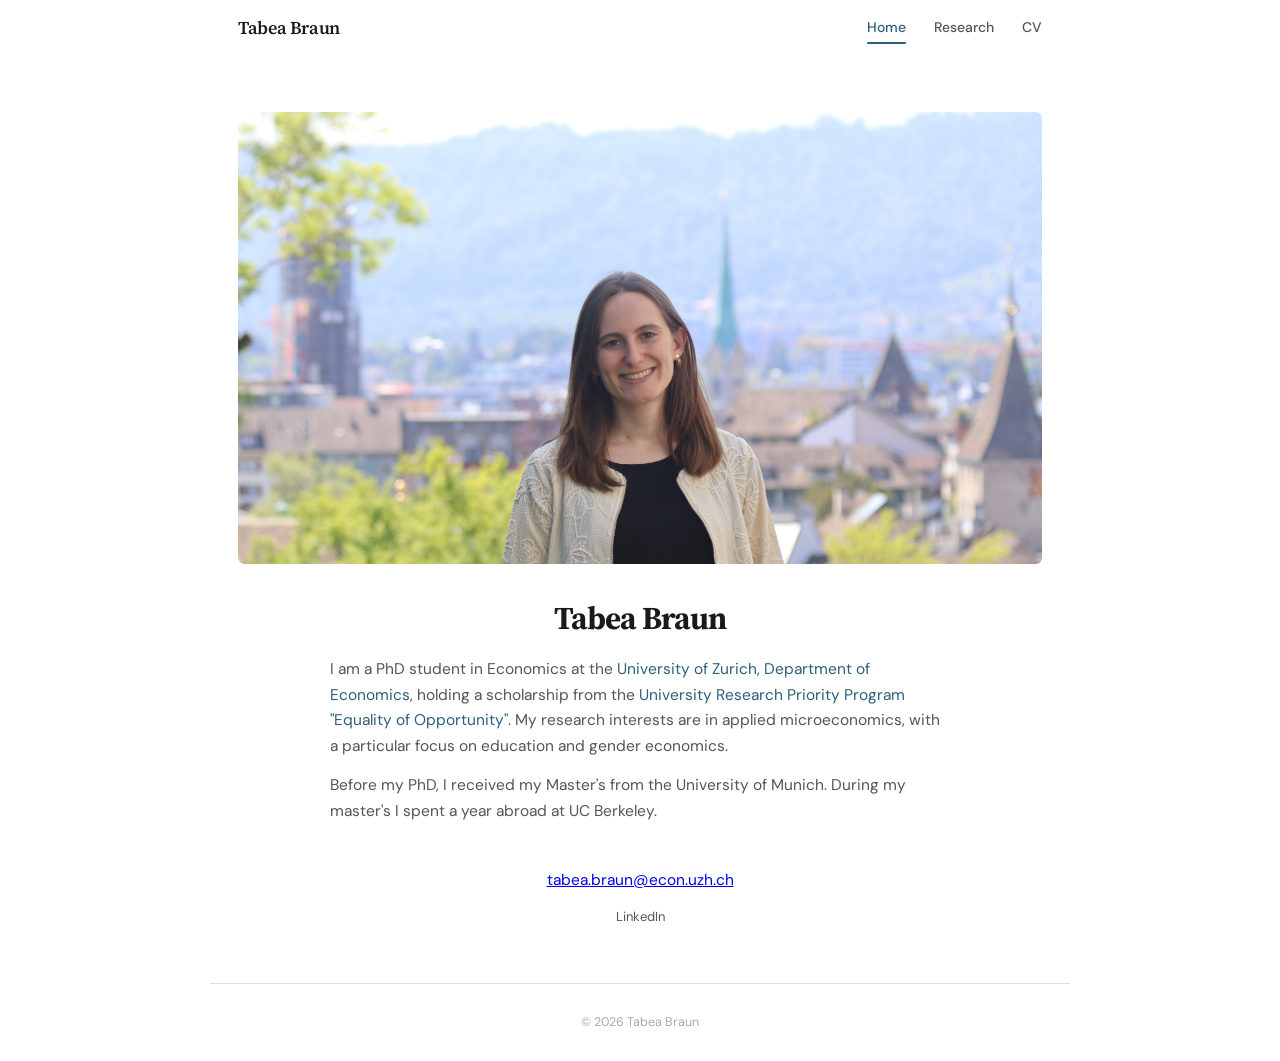
==== index.html @ 3c4956f6 "Modify research interests in index.html Updated research interests to include focus on education and" ====
<!DOCTYPE html>
<html lang="en">
<head>
<meta charset="UTF-8">
<meta name="viewport" content="width=device-width, initial-scale=1.0">
<title>Tabea Braun</title>
<link rel="preconnect" href="https://fonts.googleapis.com">
<link href="https://fonts.googleapis.com/css2?family=Source+Serif+4:ital,wght@0,300;0,400;0,600;0,700;1,400&family=DM+Sans:wght@400;500;600&display=swap" rel="stylesheet">
<link rel="stylesheet" href="style.css">
<style>*, *::before, *::after { margin: 0; padding: 0; box-sizing: border-box; }

:root {
  --bg: #ffffff;
  --text: #1a1a1a;
  --text-secondary: #555;
  --accent: #2c5f7c;
  --accent-light: #e8f0f5;
  --border: #ddd;
  --card-bg: #fff;
  --serif: 'Source Serif 4', Georgia, serif;
  --sans: 'DM Sans', system-ui, sans-serif;
  --max-w: 860px;
  --nav-h: 56px;
}

html { scroll-behavior: smooth; }

body {
  font-family: var(--sans);
  background: var(--bg);
  color: var(--text);
  line-height: 1.65;
  font-size: 15.5px;
  -webkit-font-smoothing: antialiased;
}

/* NAV */
nav {
  position: sticky; top: 0; z-index: 100;
  background: rgba(255,255,255,.97);
  backdrop-filter: blur(12px);
  height: var(--nav-h);
  display: flex; align-items: center; justify-content: center;
}
nav .inner {
  width: 100%; max-width: var(--max-w);
  padding: 0 28px;
  display: flex; align-items: center; justify-content: space-between;
}
nav .name {
  font-family: var(--serif);
  font-weight: 600; font-size: 18px;
  color: var(--text); text-decoration: none;
  letter-spacing: -.02em;
}
nav .links { display: flex; gap: 28px; }
nav .links a {
  font-size: 14px; font-weight: 500;
  color: var(--text-secondary);
  text-decoration: none;
  transition: color .2s;
  position: relative;
}
nav .links a:hover, nav .links a.active { color: var(--accent); }
nav .links a.active::after {
  content: ''; position: absolute;
  bottom: -4px; left: 0; right: 0;
  height: 2px; background: var(--accent); border-radius: 1px;
}
.hamburger { display: none; background: none; border: none; cursor: pointer; padding: 4px; }
.hamburger svg { width: 22px; height: 22px; stroke: var(--text); }

/* MAIN */
main { max-width: var(--max-w); margin: 0 auto; padding: 56px 28px; }

/* HOME */
.home-grid {
  display: grid;
  grid-template-columns: 240px 1fr;
  gap: 48px;
  align-items: start;
}
.photo-wrap {
  border-radius: 6px;
  overflow: hidden;
  aspect-ratio: 3/4;
  background: linear-gradient(135deg, var(--accent-light) 0%, #d4dfe6 100%);
  position: relative;
}
.photo-wrap .placeholder-text {
  position: absolute; inset: 0;
  display: flex; align-items: center; justify-content: center;
  font-size: 13px; color: var(--accent); font-weight: 500; opacity: .7;
}
.bio h1 {
  font-family: var(--serif);
  font-size: 32px; font-weight: 700;
  letter-spacing: -.03em;
  margin-bottom: 20px;
  line-height: 1.15;
}
.bio p { margin-bottom: 14px; color: var(--text-secondary); }
.bio p a { color: var(--accent); text-decoration: none; border-bottom: 1px solid transparent; transition: border-color .2s; }
.bio p a:hover { border-bottom-color: var(--accent); }
.contact-line {
  margin-top: 24px;
  padding-top: 20px;
}
.contact-line a {
  color: var(--accent); text-decoration: none; font-weight: 500;
  font-size: 15px;
}
.social-links { margin-top: 12px; display: flex; gap: 16px; flex-wrap: wrap; }
.social-links a {
  font-size: 13px; color: var(--text-secondary);
  text-decoration: none; transition: color .2s;
}
.social-links a:hover { color: var(--accent); }

/* RESEARCH */
.section-title {
  font-family: var(--serif);
  font-size: 26px; font-weight: 600;
  letter-spacing: -.02em;
  margin-bottom: 36px;
}
.paper-category {
  font-size: 12px; font-weight: 600;
  text-transform: uppercase;
  letter-spacing: .08em;
  color: var(--accent);
  margin-bottom: 20px;
  margin-top: 36px;
}
.paper-category:first-of-type { margin-top: 0; }

.paper {
  background: var(--card-bg);
  border: 1px solid var(--border);
  border-radius: 8px;
  padding: 28px;
  margin-bottom: 20px;
  display: grid;
  grid-template-columns: 1fr 200px;
  gap: 28px;
  align-items: start;
  transition: box-shadow .25s;
}
.paper:hover { box-shadow: 0 4px 20px rgba(0,0,0,.06); }

.paper-info h3 {
  font-family: var(--serif);
  font-size: 18px; font-weight: 600;
  line-height: 1.35;
  margin-bottom: 6px;
  letter-spacing: -.01em;
}
.paper-info h3 a { color: var(--text); text-decoration: none; transition: color .2s; }
.paper-info h3 a:hover { color: var(--accent); }
.paper-meta {
  font-size: 13.5px; color: var(--text-secondary);
  margin-bottom: 10px;
}
.paper-meta .coauthors { font-style: italic; }
.paper-meta .status {
  display: inline-block;
  background: var(--accent-light);
  color: var(--accent);
  font-size: 11.5px; font-weight: 600;
  padding: 2px 8px; border-radius: 3px;
  margin-left: 6px;
  font-style: normal;
}
.abstract-toggle {
  background: none; border: none;
  font-size: 13px; color: var(--accent);
  cursor: pointer; font-weight: 500;
  font-family: var(--sans);
  padding: 0; margin-top: 4px;
}
.abstract-toggle:hover { text-decoration: underline; }
.abstract-text {
  display: none; margin-top: 12px;
  font-size: 14px; color: var(--text-secondary);
  line-height: 1.7;
  border-left: 3px solid var(--accent-light);
  padding-left: 16px;
}
.abstract-text.open { display: block; }

.paper-graph {
  width: 200px; height: 140px;
  background: var(--bg);
  border: 1px solid var(--border);
  border-radius: 6px;
  overflow: hidden;
  flex-shrink: 0;
}
.paper-graph svg { width: 100%; height: 100%; }

/* CV */
.cv-note { color: var(--text-secondary); margin-bottom: 20px; font-size: 14.5px; }
.cv-embed {
  width: 100%; height: 700px;
  border: 1px solid var(--border);
  border-radius: 8px;
  background: var(--card-bg);
}
.cv-placeholder {
  width: 100%; height: 700px;
  border: 1px solid var(--border);
  border-radius: 8px;
  background: var(--card-bg);
  display: flex; flex-direction: column;
  align-items: center; justify-content: center;
  color: var(--text-secondary); gap: 12px;
}
.cv-placeholder svg { opacity: .4; }
.cv-placeholder p { font-size: 14px; }
.cv-placeholder code { font-size: 13px; background: var(--accent-light); padding: 2px 6px; border-radius: 3px; }

/* FOOTER */
footer {
  max-width: var(--max-w); margin: 0 auto;
  padding: 28px; border-top: 1px solid var(--border);
  text-align: center;
  font-size: 12.5px; color: #aaa;
}

/* ANIMATION */
@keyframes fadeUp {
  from { opacity: 0; transform: translateY(16px); }
  to { opacity: 1; transform: translateY(0); }
}
.animate { animation: fadeUp .5s ease both; }
.animate-d1 { animation-delay: .1s; }
.animate-d2 { animation-delay: .2s; }
.animate-d3 { animation-delay: .3s; }

/* RESPONSIVE */
@media (max-width: 700px) {
  .home-grid { grid-template-columns: 1fr; gap: 28px; }
  .photo-wrap { max-width: 200px; }
  .paper { grid-template-columns: 1fr; }
  .paper-graph { width: 100%; height: 120px; }
  nav .links { display: none; }
  nav .links.open {
    display: flex; flex-direction: column;
    position: absolute; top: var(--nav-h);
    left: 0; right: 0;
    background: rgba(255,255,255,.97);
    backdrop-filter: blur(12px);
    border-bottom: 1px solid var(--border);
    padding: 16px 28px; gap: 16px;
  }
  .hamburger { display: block; }
  .bio h1 { font-size: 26px; }
}
</style>
</head>
<body>
<nav><div class="inner">
  <a href="index.html" class="name">Tabea Braun</a>
  <button class="hamburger" onclick="document.querySelector('.links').classList.toggle('open')" aria-label="Menu"><svg viewBox="0 0 24 24" fill="none" stroke-width="2" stroke-linecap="round"><line x1="3" y1="6" x2="21" y2="6"/><line x1="3" y1="12" x2="21" y2="12"/><line x1="3" y1="18" x2="21" y2="18"/></svg></button>
  <div class="links">
    <a href="index.html" class="active">Home</a>
    <a href="research.html">Research</a>
    <a href="CV_TabeaBraun.pdf" target="_blank">CV</a>
  </div>
</div></nav>
<main>
  <div style="border-radius:6px;overflow:hidden;aspect-ratio:16/9;margin-bottom:36px" class="animate">
    <img src="IMG_7165.JPG" alt="Tabea Braun" style="width:100%;height:100%;object-fit:cover;object-position:center 25%">
  </div>
  <div style="max-width:620px;margin:0 auto">
    <h1 class="animate animate-d1" style="font-family:var(--serif);font-size:32px;font-weight:700;letter-spacing:-.03em;margin-bottom:20px;line-height:1.15;text-align:center">Tabea Braun</h1>
    <p class="animate animate-d2" style="margin-bottom:14px;color:var(--text-secondary)">I am a PhD student in Economics at the <a href="https://www.econ.uzh.ch/en.html" style="color:var(--accent);text-decoration:none">University of Zurich, Department of Economics</a>, holding a scholarship from the <a href="https://www.urpp-equality.uzh.ch/en.html" style="color:var(--accent);text-decoration:none">University Research Priority Program "Equality of Opportunity"</a>. My research interests are in applied microeconomics, with a particular focus on education and gender economics.</p>
    <p class="animate animate-d2" style="margin-bottom:14px;color:var(--text-secondary)">Before my PhD, I received my Master's from the University of Munich. During my master's I spent a year abroad at UC Berkeley.</p>
    <div class="animate animate-d3" style="text-align:center;margin-top:24px;padding-top:20px">
      <a href="mailto:tabea.braun@econ.uzh.ch">tabea.braun@econ.uzh.ch</a>
      <div class="social-links" style="justify-content:center">
        <a href="https://www.linkedin.com/in/tabea-braun-zurich/">LinkedIn</a>
      </div>
    </div>
  </div>
</main>
<footer>&copy; 2026 Tabea Braun</footer>
</body></html>
---- style.css ----
*, *::before, *::after { margin: 0; padding: 0; box-sizing: border-box; }

:root {
  --bg: #ffffff;
  --text: #1a1a1a;
  --text-secondary: #555;
  --accent: #2c5f7c;
  --accent-light: #e8f0f5;
  --border: #ddd;
  --card-bg: #fff;
  --serif: 'Source Serif 4', Georgia, serif;
  --sans: 'DM Sans', system-ui, sans-serif;
  --max-w: 860px;
  --nav-h: 56px;
}

html { scroll-behavior: smooth; }

body {
  font-family: var(--sans);
  background: var(--bg);
  color: var(--text);
  line-height: 1.65;
  font-size: 15.5px;
  -webkit-font-smoothing: antialiased;
}

/* NAV */
nav {
  position: sticky; top: 0; z-index: 100;
  background: rgba(255,255,255,.92);
  backdrop-filter: blur(12px);
  height: var(--nav-h);
  display: flex; align-items: center; justify-content: center;
}
nav .inner {
  width: 100%; max-width: var(--max-w);
  padding: 0 28px;
  display: flex; align-items: center; justify-content: space-between;
}
nav .name {
  font-family: var(--serif);
  font-weight: 600; font-size: 18px;
  color: var(--text); text-decoration: none;
  letter-spacing: -.02em;
}
nav .links { display: flex; gap: 28px; }
nav .links a {
  font-size: 14px; font-weight: 500;
  color: var(--text-secondary);
  text-decoration: none;
  transition: color .2s;
  position: relative;
}
nav .links a:hover, nav .links a.active { color: var(--accent); }
nav .links a.active::after {
  content: ''; position: absolute;
  bottom: -4px; left: 0; right: 0;
  height: 2px; background: var(--accent); border-radius: 1px;
}
.hamburger { display: none; background: none; border: none; cursor: pointer; padding: 4px; }
.hamburger svg { width: 22px; height: 22px; stroke: var(--text); }

/* MAIN */
main { max-width: var(--max-w); margin: 0 auto; padding: 56px 28px; }

/* HOME */
.home-grid {
  display: grid;
  grid-template-columns: 240px 1fr;
  gap: 48px;
  align-items: start;
}
.photo-wrap {
  border-radius: 6px;
  overflow: hidden;
  aspect-ratio: 3/4;
  background: linear-gradient(135deg, var(--accent-light) 0%, #d4dfe6 100%);
  position: relative;
}
.photo-wrap .placeholder-text {
  position: absolute; inset: 0;
  display: flex; align-items: center; justify-content: center;
  font-size: 13px; color: var(--accent); font-weight: 500; opacity: .7;
}
.bio h1 {
  font-family: var(--serif);
  font-size: 32px; font-weight: 700;
  letter-spacing: -.03em;
  margin-bottom: 20px;
  line-height: 1.15;
}
.bio p { margin-bottom: 14px; color: var(--text-secondary); }
.bio p a { color: var(--accent); text-decoration: none; border-bottom: 1px solid transparent; transition: border-color .2s; }
.bio p a:hover { border-bottom-color: var(--accent); }
.contact-line {
  margin-top: 24px;
  padding-top: 20px;
}
.contact-line a {
  color: var(--accent); text-decoration: none; font-weight: 500;
  font-size: 15px;
}
.social-links { margin-top: 12px; display: flex; gap: 16px; flex-wrap: wrap; }
.social-links a {
  font-size: 13px; color: var(--text-secondary);
  text-decoration: none; transition: color .2s;
}
.social-links a:hover { color: var(--accent); }

/* RESEARCH */
.section-title {
  font-family: var(--serif);
  font-size: 26px; font-weight: 600;
  letter-spacing: -.02em;
  margin-bottom: 36px;
}
.paper-category {
  font-size: 12px; font-weight: 600;
  text-transform: uppercase;
  letter-spacing: .08em;
  color: var(--accent);
  margin-bottom: 20px;
  margin-top: 36px;
}
.paper-category:first-of-type { margin-top: 0; }

.paper {
  background: var(--card-bg);
  border: 1px solid var(--border);
  border-radius: 8px;
  padding: 28px;
  margin-bottom: 20px;
  display: grid;
  grid-template-columns: 1fr 280px;
  gap: 28px;
  align-items: start;
  transition: box-shadow .25s;
}
.paper:hover { box-shadow: 0 4px 20px rgba(0,0,0,.06); }

.paper-info h3 {
  font-family: var(--serif);
  font-size: 18px; font-weight: 600;
  line-height: 1.35;
  margin-bottom: 6px;
  letter-spacing: -.01em;
}
.paper-info h3 a { color: var(--text); text-decoration: none; transition: color .2s; }
.paper-info h3 a:hover { color: var(--accent); }
.paper-meta {
  font-size: 13.5px; color: var(--text-secondary);
  margin-bottom: 10px;
}
.paper-meta .coauthors { font-style: italic; }
.paper-meta .status {
  display: inline-block;
  background: var(--accent-light);
  color: var(--accent);
  font-size: 11.5px; font-weight: 600;
  padding: 2px 8px; border-radius: 3px;
  margin-left: 6px;
  font-style: normal;
}
.abstract-toggle {
  background: none; border: none;
  font-size: 13px; color: var(--accent);
  cursor: pointer; font-weight: 500;
  font-family: var(--sans);
  padding: 0; margin-top: 4px;
}
.abstract-toggle:hover { text-decoration: underline; }
.abstract-text {
  display: none; margin-top: 12px;
  font-size: 14px; color: var(--text-secondary);
  line-height: 1.7;
  border-left: 3px solid var(--accent-light);
  padding-left: 16px;
  text-align: justify;
}
.abstract-text.open { display: block; }

.paper-graph {
  width: 200px; height: 140px;
  background: var(--bg);
  border: 1px solid var(--border);
  border-radius: 6px;
  overflow: hidden;
  flex-shrink: 0;
}
.paper-graph svg { width: 100%; height: 100%; }

/* CV */
.cv-note { color: var(--text-secondary); margin-bottom: 20px; font-size: 14.5px; }
.cv-embed {
  width: 100%; height: 700px;
  border: 1px solid var(--border);
  border-radius: 8px;
  background: var(--card-bg);
}

/* FOOTER */
footer {
  max-width: var(--max-w); margin: 0 auto;
  padding: 28px;
  text-align: center;
  font-size: 12.5px; color: #aaa;
}

/* ANIMATION */
@keyframes fadeUp {
  from { opacity: 0; transform: translateY(16px); }
  to { opacity: 1; transform: translateY(0); }
}
.animate { animation: fadeUp .5s ease both; }
.animate-d1 { animation-delay: .1s; }
.animate-d2 { animation-delay: .2s; }
.animate-d3 { animation-delay: .3s; }

/* RESPONSIVE */
@media (max-width: 700px) {
  .home-grid { grid-template-columns: 1fr; gap: 28px; }
  .photo-wrap { max-width: 200px; }
  .paper { grid-template-columns: 1fr; }
  .paper-graph { width: 100%; height: 120px; }
  nav .links { display: none; }
  nav .links.open {
    display: flex; flex-direction: column;
    position: absolute; top: var(--nav-h);
    left: 0; right: 0;
    background: rgba(255,255,255,.97);
    backdrop-filter: blur(12px);
    padding: 16px 28px; gap: 16px;
  }
  .hamburger { display: block; }
  .bio h1 { font-size: 26px; }
}
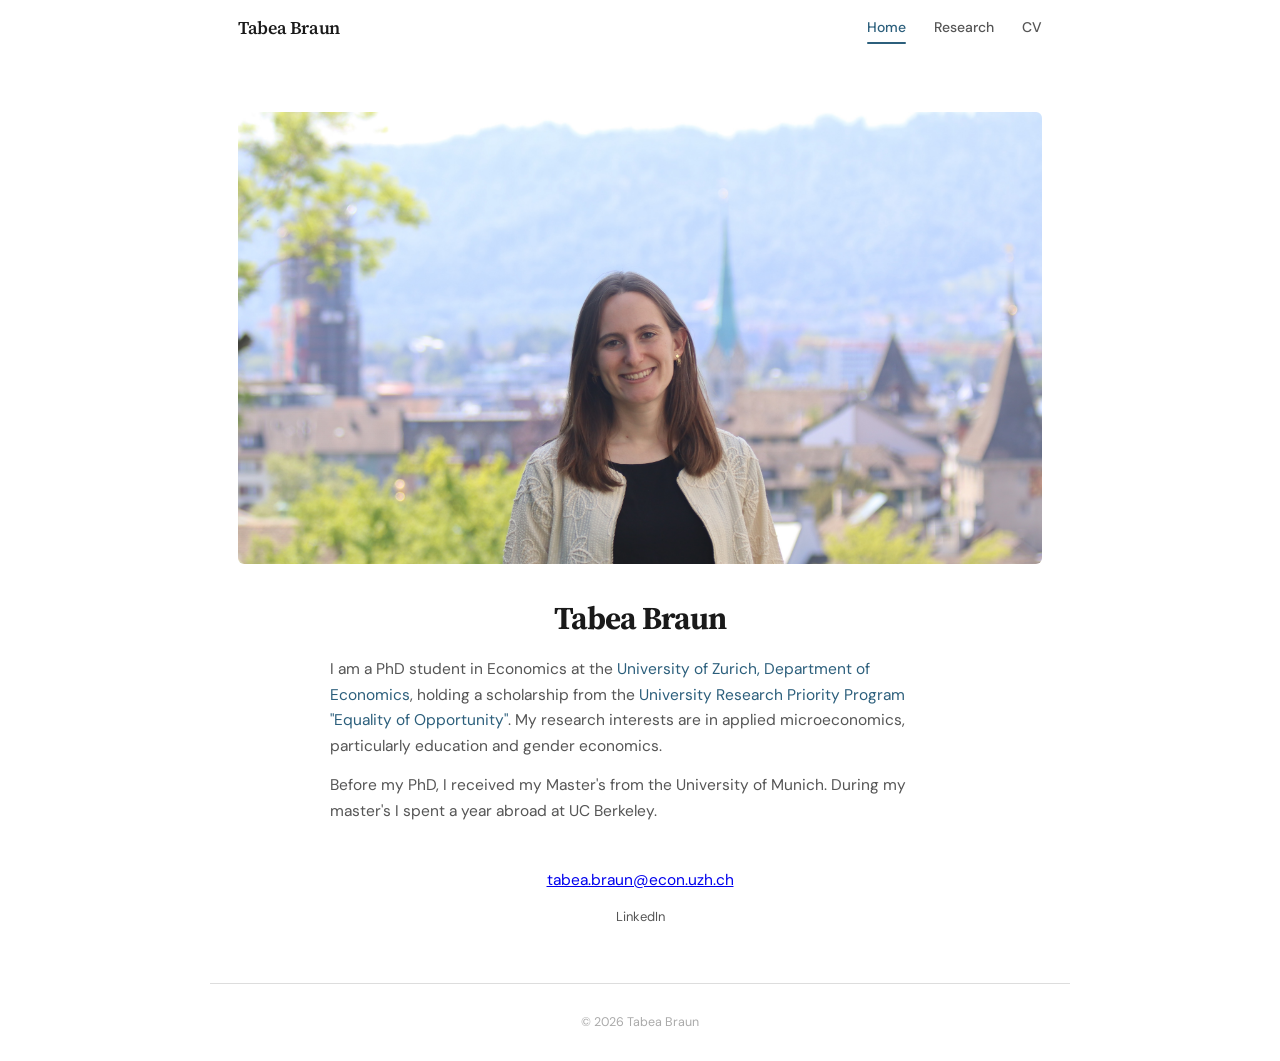
==== commit 798bcc3a: "Update index.html" ====
--- a/index.html
+++ b/index.html
@@ -274,7 +274,7 @@
   </div>
   <div style="max-width:620px;margin:0 auto">
     <h1 class="animate animate-d1" style="font-family:var(--serif);font-size:32px;font-weight:700;letter-spacing:-.03em;margin-bottom:20px;line-height:1.15;text-align:center">Tabea Braun</h1>
-    <p class="animate animate-d2" style="margin-bottom:14px;color:var(--text-secondary)">I am a PhD student in Economics at the <a href="https://www.econ.uzh.ch/en.html" style="color:var(--accent);text-decoration:none">University of Zurich, Department of Economics</a>, holding a scholarship from the <a href="https://www.urpp-equality.uzh.ch/en.html" style="color:var(--accent);text-decoration:none">University Research Priority Program "Equality of Opportunity"</a>. My research interests are in applied microeconomics, with a particular focus on education and gender economics.</p>
+    <p class="animate animate-d2" style="margin-bottom:14px;color:var(--text-secondary)">I am a PhD student in Economics at the <a href="https://www.econ.uzh.ch/en.html" style="color:var(--accent);text-decoration:none">University of Zurich, Department of Economics</a>, holding a scholarship from the <a href="https://www.urpp-equality.uzh.ch/en.html" style="color:var(--accent);text-decoration:none">University Research Priority Program "Equality of Opportunity"</a>. My research interests are in applied microeconomics, particularly education and gender economics.</p>
     <p class="animate animate-d2" style="margin-bottom:14px;color:var(--text-secondary)">Before my PhD, I received my Master's from the University of Munich. During my master's I spent a year abroad at UC Berkeley.</p>
     <div class="animate animate-d3" style="text-align:center;margin-top:24px;padding-top:20px">
       <a href="mailto:tabea.braun@econ.uzh.ch">tabea.braun@econ.uzh.ch</a>
